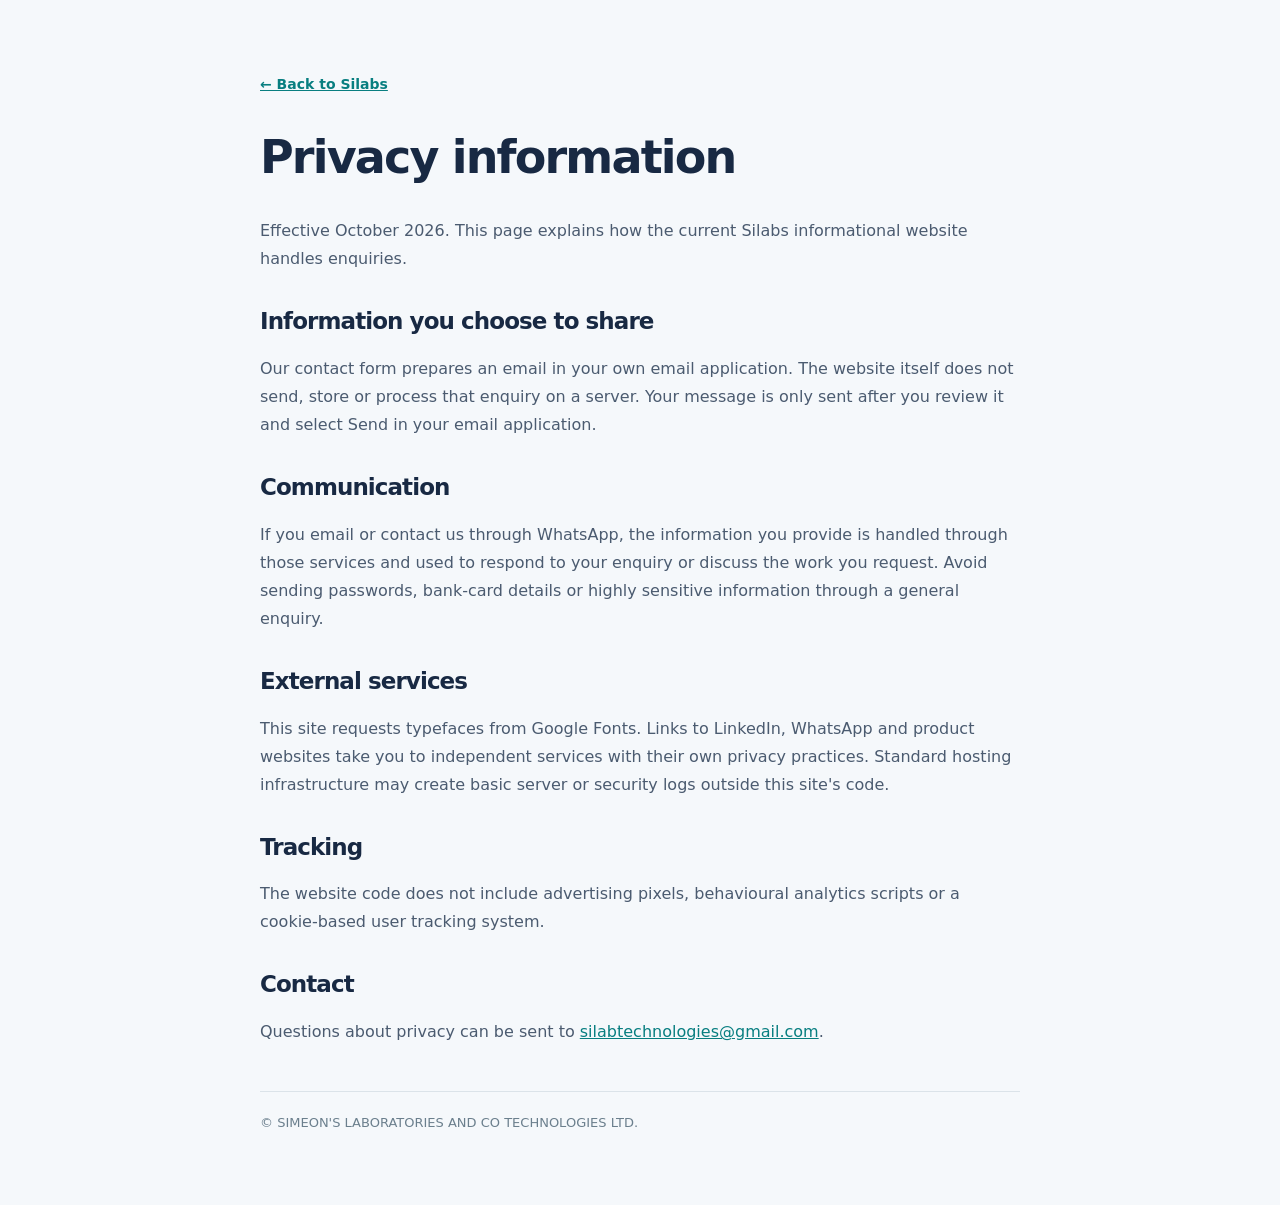
==== privacy.html @ 1b5fa83f "Build Silabs corporate website v1 with responsive design and accessible contact flow" ====
<!doctype html><html lang="en"><head><meta charset="utf-8"><meta name="viewport" content="width=device-width,initial-scale=1"><meta name="theme-color" content="#071832"><meta name="robots" content="index,follow"><meta name="description" content="Privacy information for the Silabs corporate website."><link rel="icon" href="/assets/brand.svg" type="image/svg+xml"><title>Privacy | Silabs</title><style>body{margin:0;background:#f5f8fb;color:#182943;font:16px/1.75 system-ui,sans-serif}main{max-width:760px;margin:0 auto;padding:70px 24px}h1,h2{letter-spacing:-.04em;line-height:1.25}h1{font-size:clamp(32px,6vw,46px)}h2{margin-top:34px;font-size:23px}a{color:#087e80}a:focus-visible{outline:3px solid #33bcb4;outline-offset:4px}p,li{color:#4b5b70}.back{font-size:14px;font-weight:700}footer{margin-top:45px;border-top:1px solid #dbe3e9;padding-top:20px;font-size:13px;color:#6b7f8d}</style></head><body><main><a class="back" href="/">← Back to Silabs</a><h1>Privacy information</h1><p>Effective October 2026. This page explains how the current Silabs informational website handles enquiries.</p><h2>Information you choose to share</h2><p>Our contact form prepares an email in your own email application. The website itself does not send, store or process that enquiry on a server. Your message is only sent after you review it and select Send in your email application.</p><h2>Communication</h2><p>If you email or contact us through WhatsApp, the information you provide is handled through those services and used to respond to your enquiry or discuss the work you request. Avoid sending passwords, bank-card details or highly sensitive information through a general enquiry.</p><h2>External services</h2><p>This site requests typefaces from Google Fonts. Links to LinkedIn, WhatsApp and product websites take you to independent services with their own privacy practices. Standard hosting infrastructure may create basic server or security logs outside this site's code.</p><h2>Tracking</h2><p>The website code does not include advertising pixels, behavioural analytics scripts or a cookie-based user tracking system.</p><h2>Contact</h2><p>Questions about privacy can be sent to <a href="mailto:silabtechnologies@gmail.com">silabtechnologies@gmail.com</a>.</p><footer>© SIMEON'S LABORATORIES AND CO TECHNOLOGIES LTD.</footer></main></body></html>
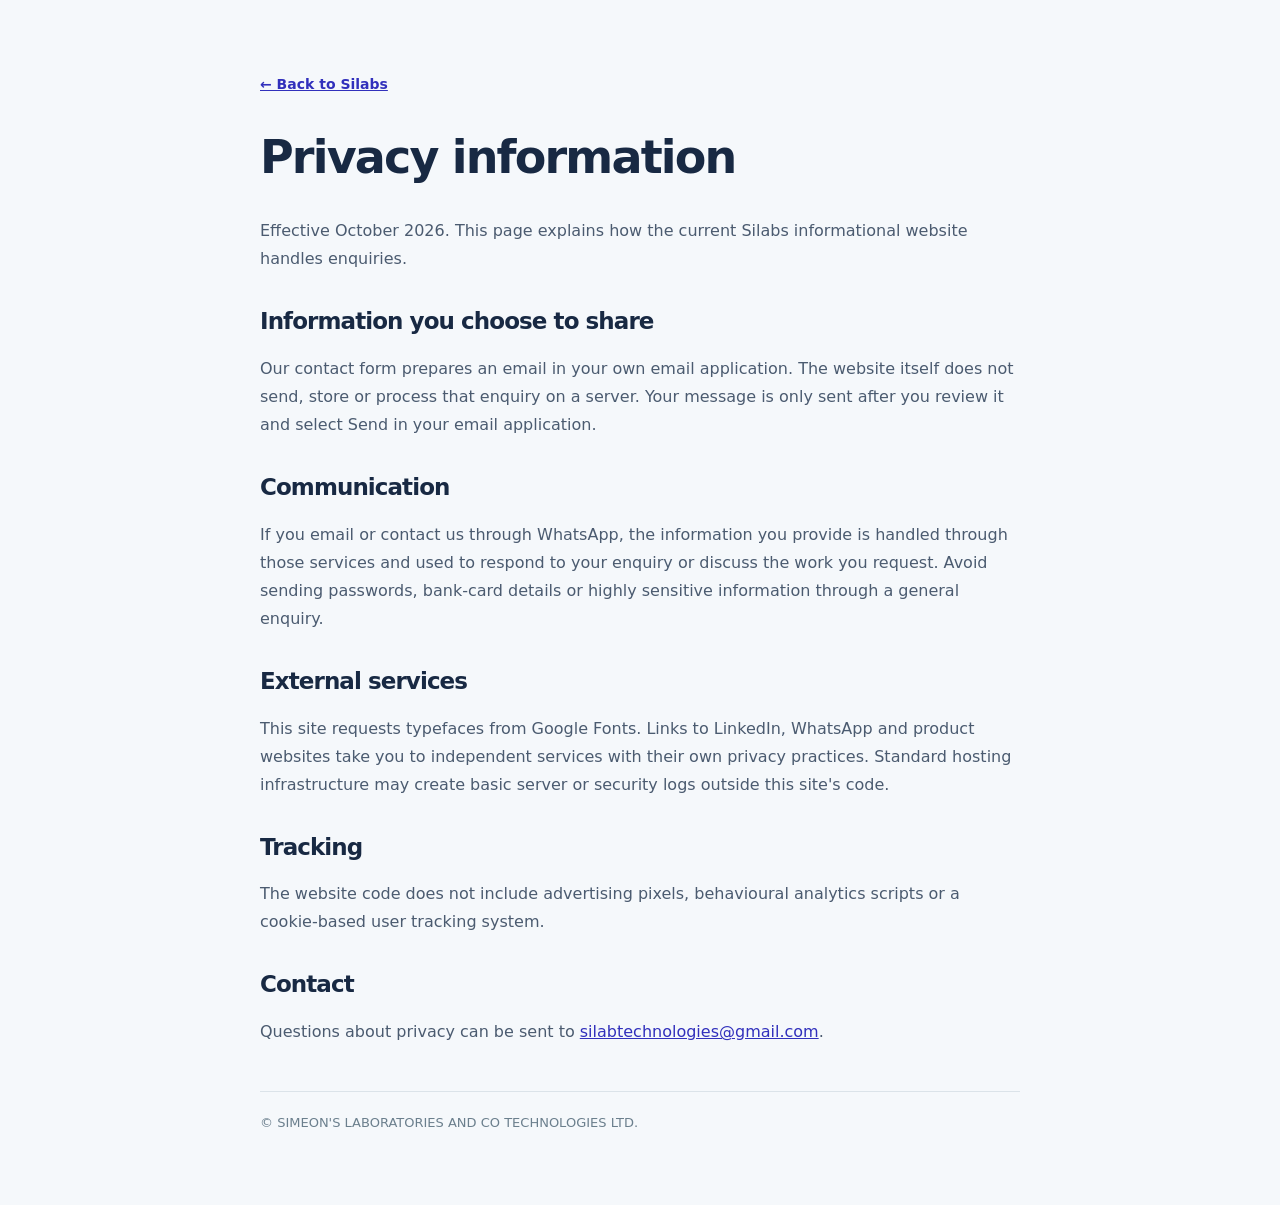
==== commit d7fbd2f3: "Apply official Silabs logo palette and correct iRoya hospitality product" ====
--- a/privacy.html
+++ b/privacy.html
@@ -1 +1 @@
-<!doctype html><html lang="en"><head><meta charset="utf-8"><meta name="viewport" content="width=device-width,initial-scale=1"><meta name="theme-color" content="#071832"><meta name="robots" content="index,follow"><meta name="description" content="Privacy information for the Silabs corporate website."><link rel="icon" href="/assets/brand.svg" type="image/svg+xml"><title>Privacy | Silabs</title><style>body{margin:0;background:#f5f8fb;color:#182943;font:16px/1.75 system-ui,sans-serif}main{max-width:760px;margin:0 auto;padding:70px 24px}h1,h2{letter-spacing:-.04em;line-height:1.25}h1{font-size:clamp(32px,6vw,46px)}h2{margin-top:34px;font-size:23px}a{color:#087e80}a:focus-visible{outline:3px solid #33bcb4;outline-offset:4px}p,li{color:#4b5b70}.back{font-size:14px;font-weight:700}footer{margin-top:45px;border-top:1px solid #dbe3e9;padding-top:20px;font-size:13px;color:#6b7f8d}</style></head><body><main><a class="back" href="/">← Back to Silabs</a><h1>Privacy information</h1><p>Effective October 2026. This page explains how the current Silabs informational website handles enquiries.</p><h2>Information you choose to share</h2><p>Our contact form prepares an email in your own email application. The website itself does not send, store or process that enquiry on a server. Your message is only sent after you review it and select Send in your email application.</p><h2>Communication</h2><p>If you email or contact us through WhatsApp, the information you provide is handled through those services and used to respond to your enquiry or discuss the work you request. Avoid sending passwords, bank-card details or highly sensitive information through a general enquiry.</p><h2>External services</h2><p>This site requests typefaces from Google Fonts. Links to LinkedIn, WhatsApp and product websites take you to independent services with their own privacy practices. Standard hosting infrastructure may create basic server or security logs outside this site's code.</p><h2>Tracking</h2><p>The website code does not include advertising pixels, behavioural analytics scripts or a cookie-based user tracking system.</p><h2>Contact</h2><p>Questions about privacy can be sent to <a href="mailto:silabtechnologies@gmail.com">silabtechnologies@gmail.com</a>.</p><footer>© SIMEON'S LABORATORIES AND CO TECHNOLOGIES LTD.</footer></main></body></html>
+<!doctype html><html lang="en"><head><meta charset="utf-8"><meta name="viewport" content="width=device-width,initial-scale=1"><meta name="theme-color" content="#00006A"><meta name="robots" content="index,follow"><meta name="description" content="Privacy information for the Silabs corporate website."><link rel="icon" href="/assets/brand.svg" type="image/svg+xml"><title>Privacy | Silabs</title><style>body{margin:0;background:#f5f8fb;color:#182943;font:16px/1.75 system-ui,sans-serif}main{max-width:760px;margin:0 auto;padding:70px 24px}h1,h2{letter-spacing:-.04em;line-height:1.25}h1{font-size:clamp(32px,6vw,46px)}h2{margin-top:34px;font-size:23px}a{color:#3130bc}a:focus-visible{outline:3px solid #3130bc;outline-offset:4px}p,li{color:#4b5b70}.back{font-size:14px;font-weight:700}footer{margin-top:45px;border-top:1px solid #dbe3e9;padding-top:20px;font-size:13px;color:#6b7f8d}</style></head><body><main><a class="back" href="/">← Back to Silabs</a><h1>Privacy information</h1><p>Effective October 2026. This page explains how the current Silabs informational website handles enquiries.</p><h2>Information you choose to share</h2><p>Our contact form prepares an email in your own email application. The website itself does not send, store or process that enquiry on a server. Your message is only sent after you review it and select Send in your email application.</p><h2>Communication</h2><p>If you email or contact us through WhatsApp, the information you provide is handled through those services and used to respond to your enquiry or discuss the work you request. Avoid sending passwords, bank-card details or highly sensitive information through a general enquiry.</p><h2>External services</h2><p>This site requests typefaces from Google Fonts. Links to LinkedIn, WhatsApp and product websites take you to independent services with their own privacy practices. Standard hosting infrastructure may create basic server or security logs outside this site's code.</p><h2>Tracking</h2><p>The website code does not include advertising pixels, behavioural analytics scripts or a cookie-based user tracking system.</p><h2>Contact</h2><p>Questions about privacy can be sent to <a href="mailto:silabtechnologies@gmail.com">silabtechnologies@gmail.com</a>.</p><footer>© SIMEON'S LABORATORIES AND CO TECHNOLOGIES LTD.</footer></main></body></html>
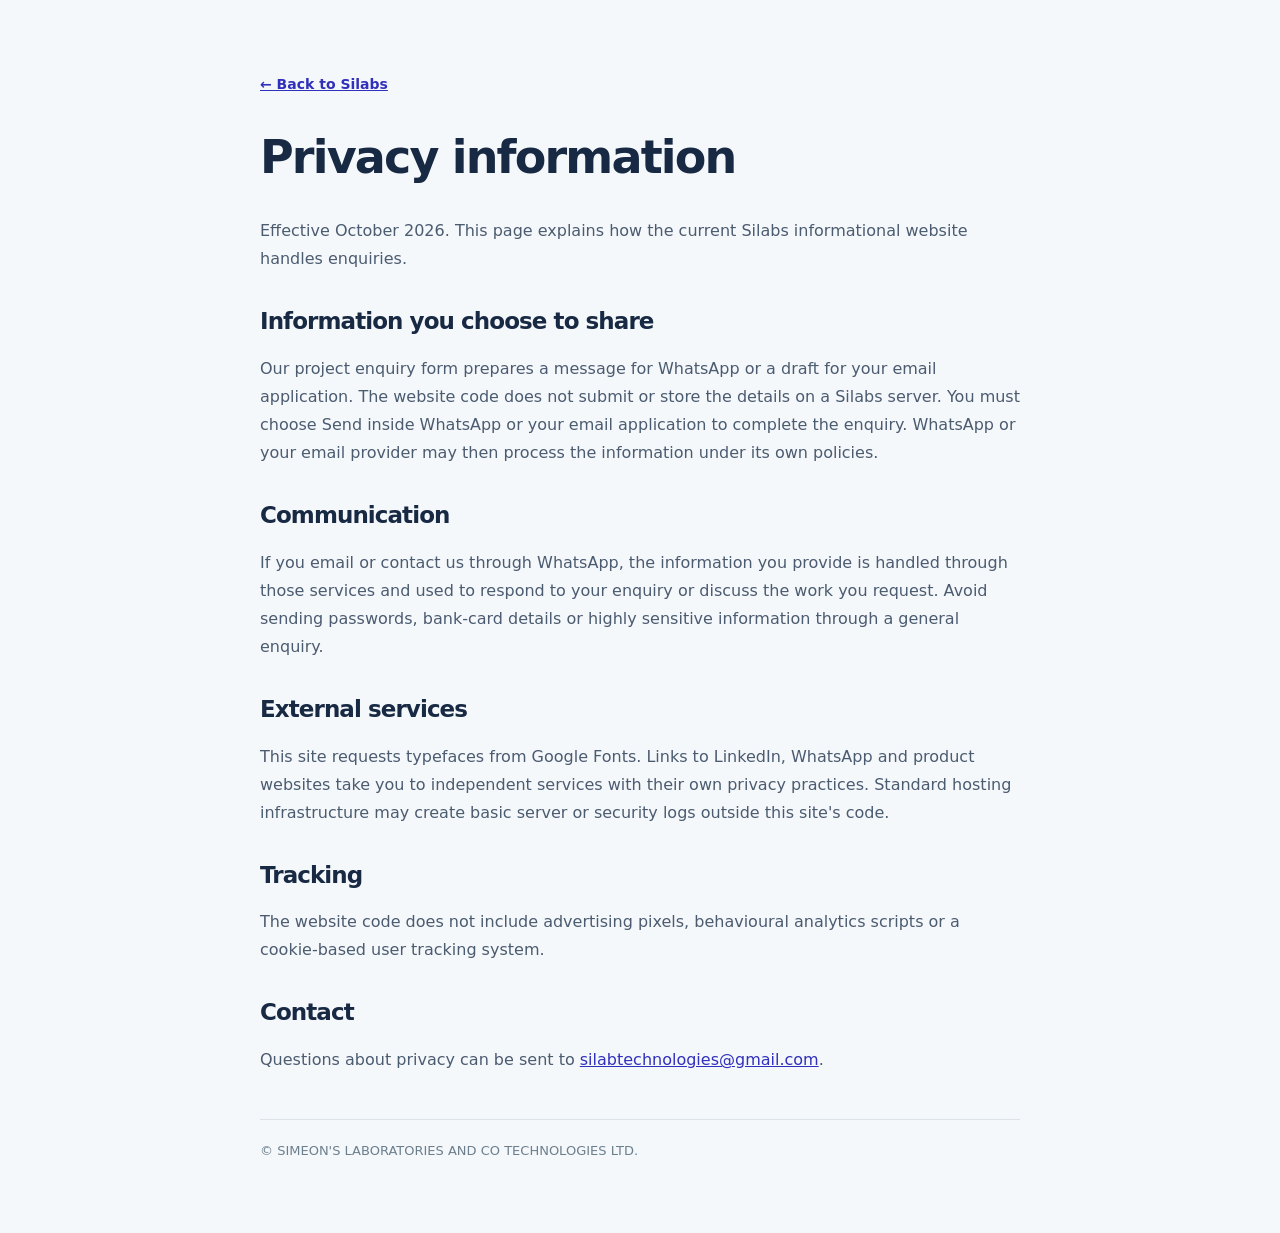
==== commit 8f5eb0ed: "Audit Silabs business funnel, improve offer clarity and build tested WhatsApp-first lead flow" ====
--- a/privacy.html
+++ b/privacy.html
@@ -1 +1 @@
-<!doctype html><html lang="en"><head><meta charset="utf-8"><meta name="viewport" content="width=device-width,initial-scale=1"><meta name="theme-color" content="#00006A"><meta name="robots" content="index,follow"><meta name="description" content="Privacy information for the Silabs corporate website."><link rel="icon" href="/assets/brand.svg" type="image/svg+xml"><title>Privacy | Silabs</title><style>body{margin:0;background:#f5f8fb;color:#182943;font:16px/1.75 system-ui,sans-serif}main{max-width:760px;margin:0 auto;padding:70px 24px}h1,h2{letter-spacing:-.04em;line-height:1.25}h1{font-size:clamp(32px,6vw,46px)}h2{margin-top:34px;font-size:23px}a{color:#3130bc}a:focus-visible{outline:3px solid #3130bc;outline-offset:4px}p,li{color:#4b5b70}.back{font-size:14px;font-weight:700}footer{margin-top:45px;border-top:1px solid #dbe3e9;padding-top:20px;font-size:13px;color:#6b7f8d}</style></head><body><main><a class="back" href="/">← Back to Silabs</a><h1>Privacy information</h1><p>Effective October 2026. This page explains how the current Silabs informational website handles enquiries.</p><h2>Information you choose to share</h2><p>Our contact form prepares an email in your own email application. The website itself does not send, store or process that enquiry on a server. Your message is only sent after you review it and select Send in your email application.</p><h2>Communication</h2><p>If you email or contact us through WhatsApp, the information you provide is handled through those services and used to respond to your enquiry or discuss the work you request. Avoid sending passwords, bank-card details or highly sensitive information through a general enquiry.</p><h2>External services</h2><p>This site requests typefaces from Google Fonts. Links to LinkedIn, WhatsApp and product websites take you to independent services with their own privacy practices. Standard hosting infrastructure may create basic server or security logs outside this site's code.</p><h2>Tracking</h2><p>The website code does not include advertising pixels, behavioural analytics scripts or a cookie-based user tracking system.</p><h2>Contact</h2><p>Questions about privacy can be sent to <a href="mailto:silabtechnologies@gmail.com">silabtechnologies@gmail.com</a>.</p><footer>© SIMEON'S LABORATORIES AND CO TECHNOLOGIES LTD.</footer></main></body></html>
+<!doctype html><html lang="en"><head><meta charset="utf-8"><meta name="viewport" content="width=device-width,initial-scale=1"><meta name="theme-color" content="#00006A"><meta name="robots" content="index,follow"><meta name="description" content="Privacy information for the Silabs corporate website."><link rel="icon" href="/assets/silabs-official.webp" type="image/webp"><title>Privacy | Silabs And Co Technologies Ltd</title><style>body{margin:0;background:#f5f8fb;color:#182943;font:16px/1.75 system-ui,sans-serif}main{max-width:760px;margin:0 auto;padding:70px 24px}h1,h2{letter-spacing:-.04em;line-height:1.25}h1{font-size:clamp(32px,6vw,46px)}h2{margin-top:34px;font-size:23px}a{color:#3130bc}a:focus-visible{outline:3px solid #3130bc;outline-offset:4px}p,li{color:#4b5b70}.back{font-size:14px;font-weight:700}footer{margin-top:45px;border-top:1px solid #dbe3e9;padding-top:20px;font-size:13px;color:#6b7f8d}</style></head><body><main><a class="back" href="/">← Back to Silabs</a><h1>Privacy information</h1><p>Effective October 2026. This page explains how the current Silabs informational website handles enquiries.</p><h2>Information you choose to share</h2><p>Our project enquiry form prepares a message for WhatsApp or a draft for your email application. The website code does not submit or store the details on a Silabs server. You must choose Send inside WhatsApp or your email application to complete the enquiry. WhatsApp or your email provider may then process the information under its own policies.</p><h2>Communication</h2><p>If you email or contact us through WhatsApp, the information you provide is handled through those services and used to respond to your enquiry or discuss the work you request. Avoid sending passwords, bank-card details or highly sensitive information through a general enquiry.</p><h2>External services</h2><p>This site requests typefaces from Google Fonts. Links to LinkedIn, WhatsApp and product websites take you to independent services with their own privacy practices. Standard hosting infrastructure may create basic server or security logs outside this site's code.</p><h2>Tracking</h2><p>The website code does not include advertising pixels, behavioural analytics scripts or a cookie-based user tracking system.</p><h2>Contact</h2><p>Questions about privacy can be sent to <a href="mailto:silabtechnologies@gmail.com">silabtechnologies@gmail.com</a>.</p><footer>© SIMEON'S LABORATORIES AND CO TECHNOLOGIES LTD.</footer></main></body></html>
